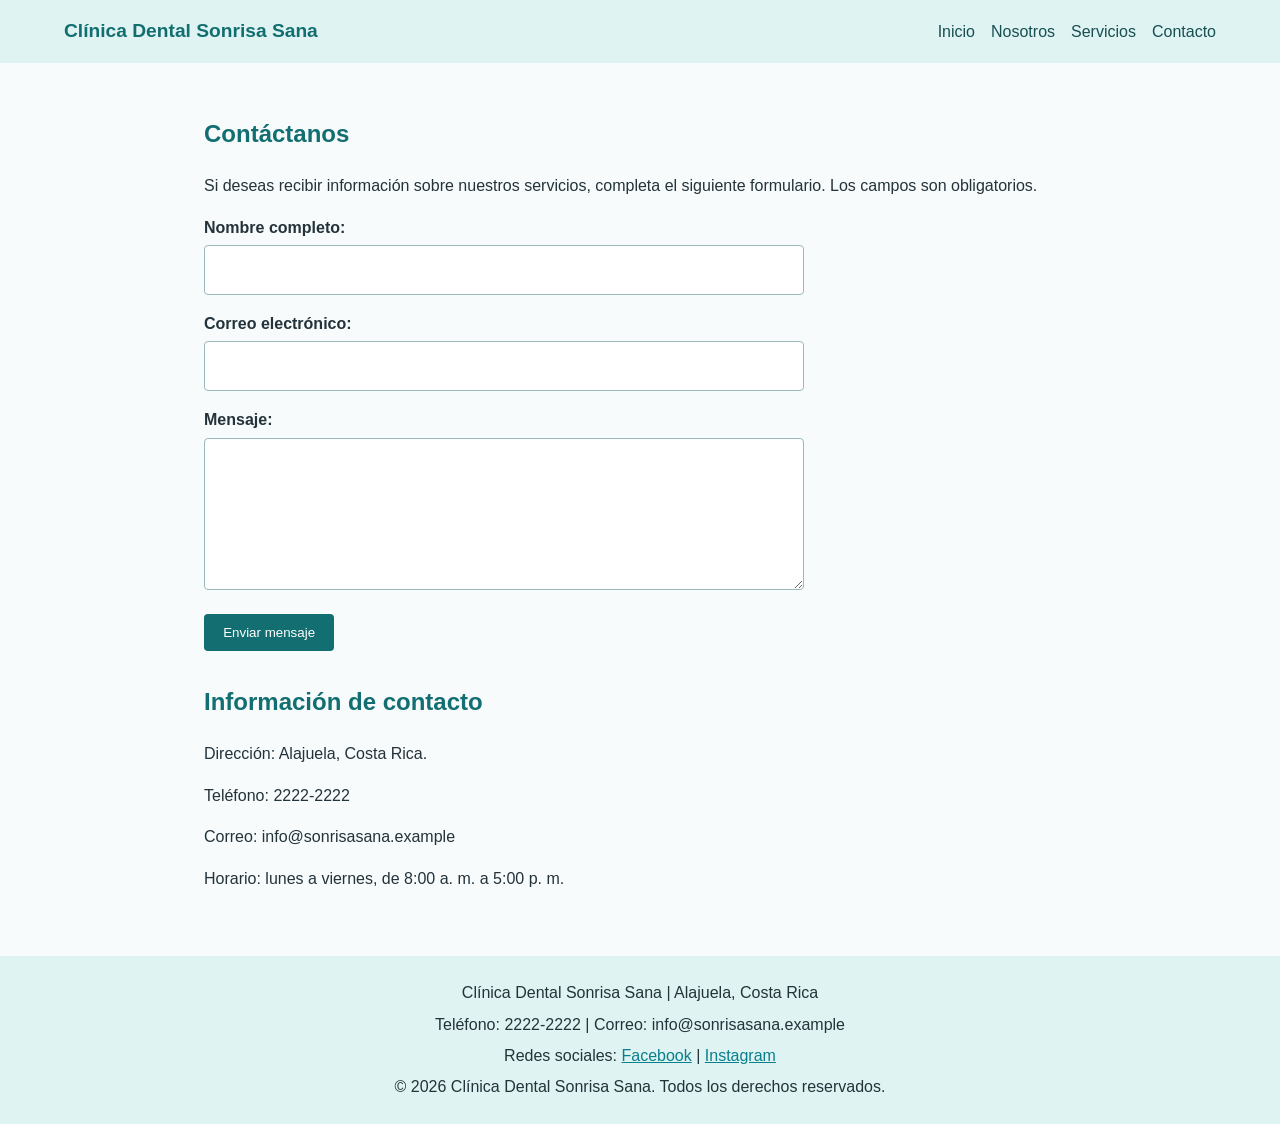
==== contacto.html @ 0c7095a7 "Subir estructura completa" ====
<!DOCTYPE html>
<html lang="es">
<head>
  <meta charset="UTF-8">
  <meta name="viewport" content="width=device-width, initial-scale=1.0">
  <title>Contacto | Clínica Dental Sonrisa Sana</title>
  <link rel="stylesheet" href="css/estilos.css">
</head>
<body>
  <header class="encabezado">
    <a class="logo" href="index.html">Clínica Dental Sonrisa Sana</a>
    <button class="boton-menu" type="button" aria-label="Abrir menú" aria-expanded="false">
      <span></span><span></span><span></span>
    </button>
    <nav class="menu-principal" aria-label="Menú principal">
      <ul>
        <li><a href="index.html">Inicio</a></li>
        <li><a href="nosotros.html">Nosotros</a></li>
        <li><a href="servicios.html">Servicios</a></li>
        <li><a href="contacto.html">Contacto</a></li>
      </ul>
    </nav>
  </header>

  <main>
    <section>
      <h1>Contáctanos</h1>
      <p>Si deseas recibir información sobre nuestros servicios, completa el siguiente formulario. Los campos son obligatorios.</p>
      <form action="#" method="post" class="formulario-contacto">
        <div>
          <label for="nombre">Nombre completo:</label>
          <input type="text" id="nombre" name="nombre" required>
        </div>
        <div>
          <label for="correo">Correo electrónico:</label>
          <input type="email" id="correo" name="correo" required>
        </div>
        <div>
          <label for="mensaje">Mensaje:</label>
          <textarea id="mensaje" name="mensaje" rows="5" required></textarea>
        </div>
        <button type="submit">Enviar mensaje</button>
      </form>
    </section>
    <section>
      <h2>Información de contacto</h2>
      <p>Dirección: Alajuela, Costa Rica.</p>
      <p>Teléfono: 2222-2222</p>
      <p>Correo: info@sonrisasana.example</p>
      <p>Horario: lunes a viernes, de 8:00 a. m. a 5:00 p. m.</p>
    </section>
  </main>

  <footer class="pie-pagina">
    <p>Clínica Dental Sonrisa Sana | Alajuela, Costa Rica</p>
    <p>Teléfono: 2222-2222 | Correo: info@sonrisasana.example</p>
    <p>Redes sociales: <a href="https://www.facebook.com/">Facebook</a> | <a href="https://www.instagram.com/">Instagram</a></p>
    <p>&copy; 2026 Clínica Dental Sonrisa Sana. Todos los derechos reservados.</p>
  </footer>
  <script src="js/script.js"></script>
</body>
</html>
---- css/estilos.css ----
/* Estilos base para Clínica Dental Sonrisa Sana */
* { box-sizing: border-box; }
body { margin: 0; font-family: Arial, Helvetica, sans-serif; line-height: 1.6; color: #24323a; background: #f7fbfc; }
.encabezado { background: #dff4f2; padding: 1rem 5%; display: flex; align-items: center; justify-content: space-between; gap: 1rem; flex-wrap: wrap; }
.logo { font-weight: bold; color: #126e70; text-decoration: none; font-size: 1.2rem; }
.menu-principal ul { list-style: none; display: flex; gap: 1rem; padding: 0; margin: 0; }
.menu-principal a { color: #164e52; text-decoration: none; }
.menu-principal a:hover, footer a:hover { text-decoration: underline; }
.boton-menu { display: none; background: transparent; border: 0; padding: .4rem; }
.boton-menu span { display: block; width: 25px; height: 3px; margin: 4px; background: #126e70; }
main { max-width: 1000px; margin: auto; padding: 2rem 5%; min-height: 65vh; }
section { margin-bottom: 2rem; }
h1, h2 { color: #126e70; }
img { display: block; max-width: 100%; width: 360px; height: auto; margin: 1rem 0; }
a { color: #087f8c; }
.formulario-contacto { max-width: 600px; }
.formulario-contacto div { margin-bottom: 1rem; }
label { display: block; font-weight: bold; margin-bottom: .3rem; }
input, textarea { width: 100%; padding: .7rem; border: 1px solid #9ab9bd; border-radius: 4px; font: inherit; }
button[type="submit"] { padding: .7rem 1.2rem; border: 0; border-radius: 4px; background: #126e70; color: white; cursor: pointer; }
.pie-pagina { background: #dff4f2; padding: 1.2rem 5%; text-align: center; }
.pie-pagina p { margin: .35rem 0; }
@media (max-width: 650px) {
  .boton-menu { display: block; }
  .menu-principal { display: none; width: 100%; }
  .menu-principal.abierto { display: block; }
  .menu-principal ul { flex-direction: column; }
}
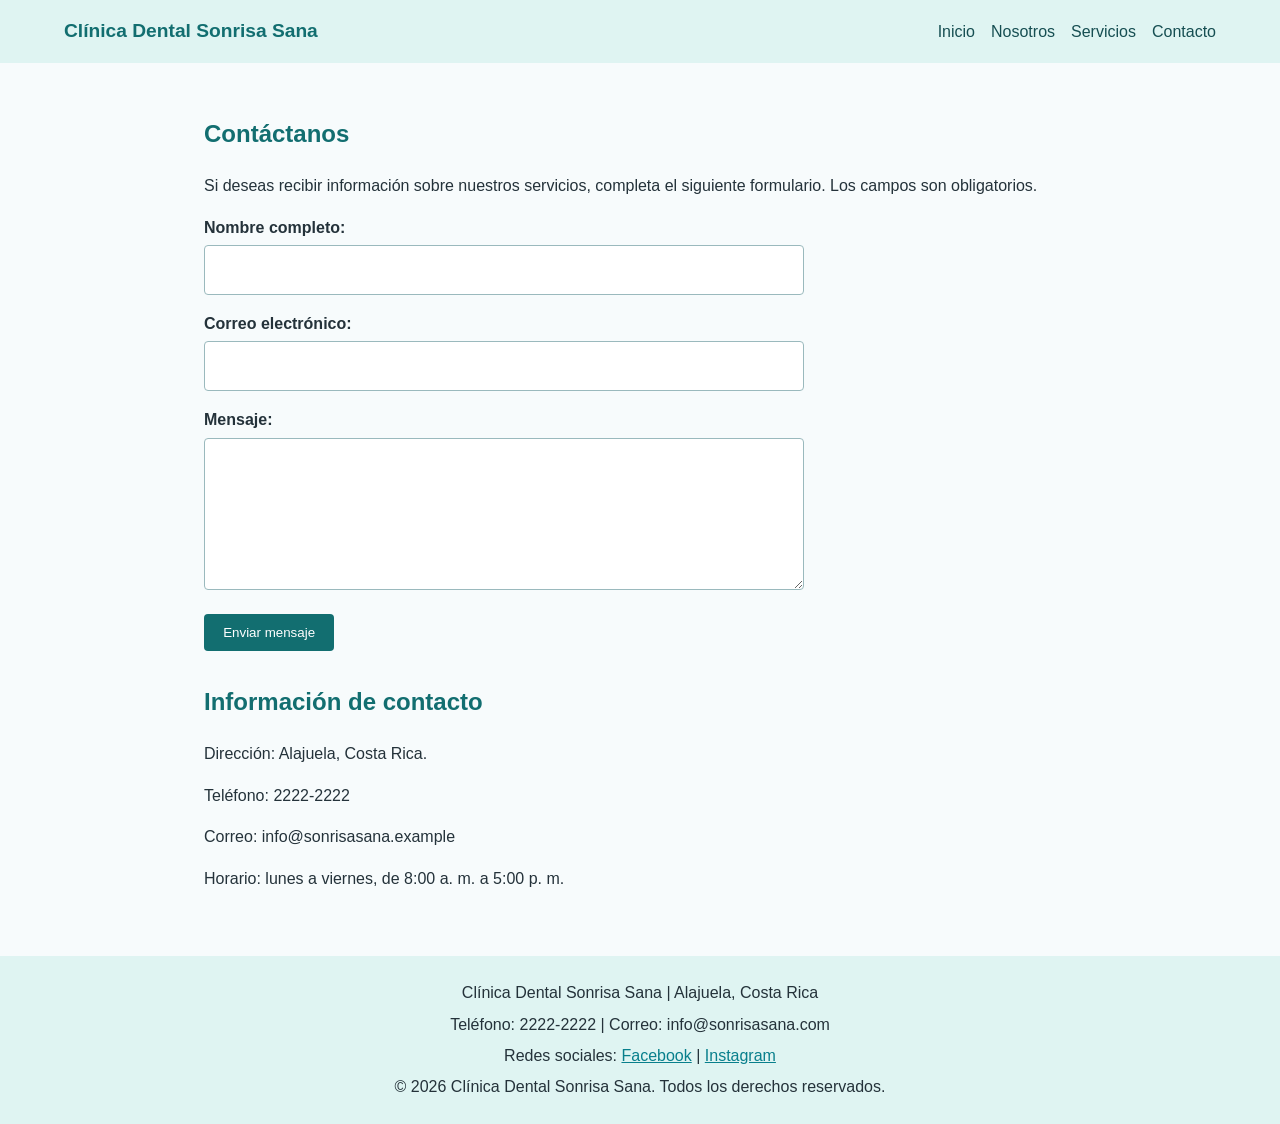
==== commit 3ee4b3e9: "Cambio de correo" ====
--- a/contacto.html
+++ b/contacto.html
@@ -53,7 +53,7 @@
 
   <footer class="pie-pagina">
     <p>Clínica Dental Sonrisa Sana | Alajuela, Costa Rica</p>
-    <p>Teléfono: 2222-2222 | Correo: info@sonrisasana.example</p>
+    <p>Teléfono: 2222-2222 | Correo: info@sonrisasana.com</p>
     <p>Redes sociales: <a href="https://www.facebook.com/">Facebook</a> | <a href="https://www.instagram.com/">Instagram</a></p>
     <p>&copy; 2026 Clínica Dental Sonrisa Sana. Todos los derechos reservados.</p>
   </footer>
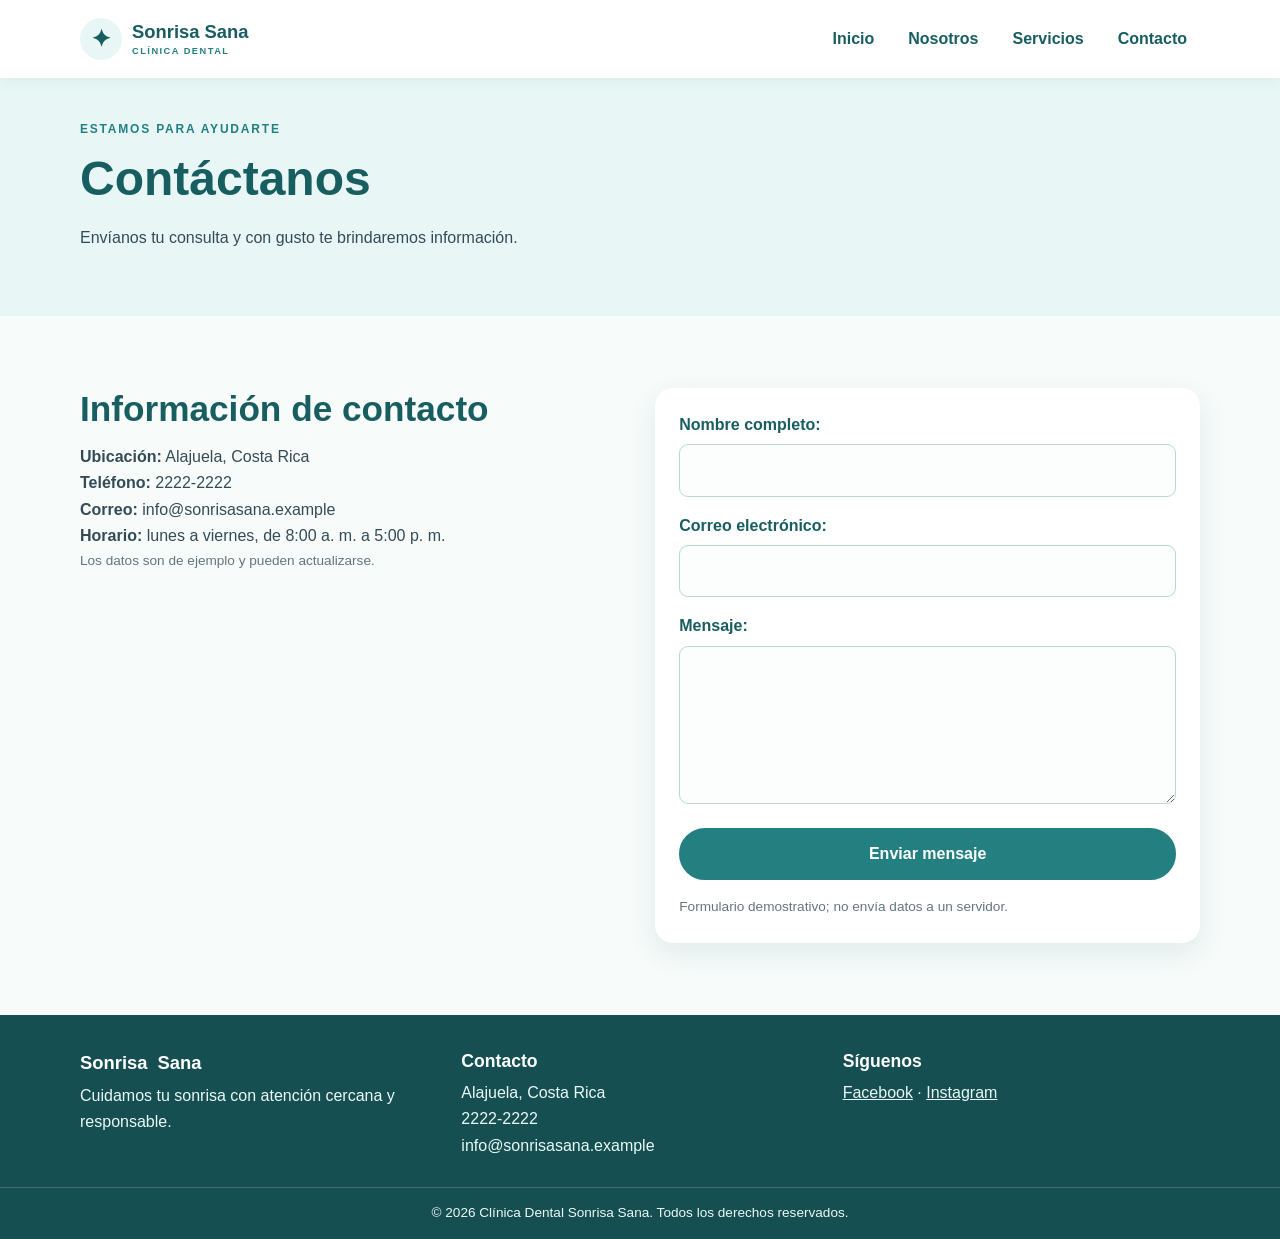
==== commit acb83463: "Avance 2 pagina Sonrisa Sana" ====
--- a/contacto.html
+++ b/contacto.html
@@ -1,62 +1,112 @@
-<!DOCTYPE html>
+<!doctype html>
 <html lang="es">
-<head>
-  <meta charset="UTF-8">
-  <meta name="viewport" content="width=device-width, initial-scale=1.0">
-  <title>Contacto | Clínica Dental Sonrisa Sana</title>
-  <link rel="stylesheet" href="css/estilos.css">
-</head>
-<body>
-  <header class="encabezado">
-    <a class="logo" href="index.html">Clínica Dental Sonrisa Sana</a>
-    <button class="boton-menu" type="button" aria-label="Abrir menú" aria-expanded="false">
-      <span></span><span></span><span></span>
-    </button>
-    <nav class="menu-principal" aria-label="Menú principal">
-      <ul>
-        <li><a href="index.html">Inicio</a></li>
-        <li><a href="nosotros.html">Nosotros</a></li>
-        <li><a href="servicios.html">Servicios</a></li>
-        <li><a href="contacto.html">Contacto</a></li>
-      </ul>
-    </nav>
-  </header>
-
-  <main>
-    <section>
-      <h1>Contáctanos</h1>
-      <p>Si deseas recibir información sobre nuestros servicios, completa el siguiente formulario. Los campos son obligatorios.</p>
-      <form action="#" method="post" class="formulario-contacto">
+  <head>
+    <meta charset="UTF-8" />
+    <meta name="viewport" content="width=device-width, initial-scale=1.0" />
+    <meta
+      name="description"
+      content="Clínica Dental Sonrisa Sana en Alajuela, Costa Rica."
+    />
+    <title>Contacto | Clínica Dental Sonrisa Sana</title>
+    <link rel="stylesheet" href="css/estilos.css" />
+  </head>
+  <body>
+    <header class="encabezado">
+      <div class="contenedor barra-superior">
+        <a class="logo" href="index.html"
+          ><span class="logo-icono">✦</span
+          ><span
+            >Sonrisa <strong>Sana</strong><small>CLÍNICA DENTAL</small></span
+          ></a
+        ><button
+          class="boton-menu"
+          type="button"
+          aria-label="Abrir menú"
+          aria-expanded="false"
+          aria-controls="menu-principal"
+        >
+          <span></span><span></span><span></span>
+        </button>
+        <nav
+          class="menu-principal"
+          id="menu-principal"
+          aria-label="Menú principal"
+        >
+          <ul>
+            <li><a href="index.html">Inicio</a></li>
+            <li><a href="nosotros.html">Nosotros</a></li>
+            <li><a href="servicios.html">Servicios</a></li>
+            <li><a href="contacto.html">Contacto</a></li>
+          </ul>
+        </nav>
+      </div>
+    </header>
+    <main>
+      <section class="pagina-hero">
+        <div class="contenedor">
+          <p class="etiqueta">ESTAMOS PARA AYUDARTE</p>
+          <h1>Contáctanos</h1>
+          <p>Envíanos tu consulta y con gusto te brindaremos información.</p>
+        </div>
+      </section>
+      <section class="seccion contenedor contacto-layout">
         <div>
-          <label for="nombre">Nombre completo:</label>
-          <input type="text" id="nombre" name="nombre" required>
+          <h2>Información de contacto</h2>
+          <p><strong>Ubicación:</strong> Alajuela, Costa Rica</p>
+          <p><strong>Teléfono:</strong> 2222-2222</p>
+          <p><strong>Correo:</strong> info@sonrisasana.example</p>
+          <p>
+            <strong>Horario:</strong> lunes a viernes, de 8:00 a. m. a 5:00 p.
+            m.
+          </p>
+          <p class="nota">Los datos son de ejemplo y pueden actualizarse.</p>
+        </div>
+        <form action="#" method="post" class="formulario-contacto">
+          <div>
+            <label for="nombre">Nombre completo:</label
+            ><input type="text" id="nombre" name="nombre" required />
+          </div>
+          <div>
+            <label for="correo">Correo electrónico:</label
+            ><input type="email" id="correo" name="correo" required />
+          </div>
+          <div>
+            <label for="mensaje">Mensaje:</label
+            ><textarea id="mensaje" name="mensaje" rows="5" required></textarea>
+          </div>
+          <button class="boton" type="submit">Enviar mensaje</button>
+          <p class="nota">
+            Formulario demostrativo; no envía datos a un servidor.
+          </p>
+        </form>
+      </section>
+    </main>
+    <footer class="pie-pagina">
+      <div class="contenedor footer-contenido">
+        <div>
+          <a class="logo logo-footer" href="index.html"
+            >Sonrisa <strong>Sana</strong></a
+          >
+          <p>Cuidamos tu sonrisa con atención cercana y responsable.</p>
         </div>
         <div>
-          <label for="correo">Correo electrónico:</label>
-          <input type="email" id="correo" name="correo" required>
+          <h2>Contacto</h2>
+          <p>Alajuela, Costa Rica</p>
+          <p>2222-2222</p>
+          <p>info@sonrisasana.example</p>
         </div>
         <div>
-          <label for="mensaje">Mensaje:</label>
-          <textarea id="mensaje" name="mensaje" rows="5" required></textarea>
+          <h2>Síguenos</h2>
+          <p>
+            <a href="https://www.facebook.com/">Facebook</a> ·
+            <a href="https://www.instagram.com/">Instagram</a>
+          </p>
         </div>
-        <button type="submit">Enviar mensaje</button>
-      </form>
-    </section>
-    <section>
-      <h2>Información de contacto</h2>
-      <p>Dirección: Alajuela, Costa Rica.</p>
-      <p>Teléfono: 2222-2222</p>
-      <p>Correo: info@sonrisasana.example</p>
-      <p>Horario: lunes a viernes, de 8:00 a. m. a 5:00 p. m.</p>
-    </section>
-  </main>
-
-  <footer class="pie-pagina">
-    <p>Clínica Dental Sonrisa Sana | Alajuela, Costa Rica</p>
-    <p>Teléfono: 2222-2222 | Correo: info@sonrisasana.com</p>
-    <p>Redes sociales: <a href="https://www.facebook.com/">Facebook</a> | <a href="https://www.instagram.com/">Instagram</a></p>
-    <p>&copy; 2026 Clínica Dental Sonrisa Sana. Todos los derechos reservados.</p>
-  </footer>
-  <script src="js/script.js"></script>
-</body>
+      </div>
+      <p class="copyright">
+        © 2026 Clínica Dental Sonrisa Sana. Todos los derechos reservados.
+      </p>
+    </footer>
+    <script src="js/script.js" defer></script>
+  </body>
 </html>
--- a/css/estilos.css
+++ b/css/estilos.css
@@ -1,28 +1,510 @@
-/* Estilos base para Clínica Dental Sonrisa Sana */
-* { box-sizing: border-box; }
-body { margin: 0; font-family: Arial, Helvetica, sans-serif; line-height: 1.6; color: #24323a; background: #f7fbfc; }
-.encabezado { background: #dff4f2; padding: 1rem 5%; display: flex; align-items: center; justify-content: space-between; gap: 1rem; flex-wrap: wrap; }
-.logo { font-weight: bold; color: #126e70; text-decoration: none; font-size: 1.2rem; }
-.menu-principal ul { list-style: none; display: flex; gap: 1rem; padding: 0; margin: 0; }
-.menu-principal a { color: #164e52; text-decoration: none; }
-.menu-principal a:hover, footer a:hover { text-decoration: underline; }
-.boton-menu { display: none; background: transparent; border: 0; padding: .4rem; }
-.boton-menu span { display: block; width: 25px; height: 3px; margin: 4px; background: #126e70; }
-main { max-width: 1000px; margin: auto; padding: 2rem 5%; min-height: 65vh; }
-section { margin-bottom: 2rem; }
-h1, h2 { color: #126e70; }
-img { display: block; max-width: 100%; width: 360px; height: auto; margin: 1rem 0; }
-a { color: #087f8c; }
-.formulario-contacto { max-width: 600px; }
-.formulario-contacto div { margin-bottom: 1rem; }
-label { display: block; font-weight: bold; margin-bottom: .3rem; }
-input, textarea { width: 100%; padding: .7rem; border: 1px solid #9ab9bd; border-radius: 4px; font: inherit; }
-button[type="submit"] { padding: .7rem 1.2rem; border: 0; border-radius: 4px; background: #126e70; color: white; cursor: pointer; }
-.pie-pagina { background: #dff4f2; padding: 1.2rem 5%; text-align: center; }
-.pie-pagina p { margin: .35rem 0; }
-@media (max-width: 650px) {
-  .boton-menu { display: block; }
-  .menu-principal { display: none; width: 100%; }
-  .menu-principal.abierto { display: block; }
-  .menu-principal ul { flex-direction: column; }
-}
+*,
+:before,
+:after {
+  box-sizing: border-box;
+}
+html {
+  scroll-behavior: smooth;
+}
+body,
+h1,
+h2,
+h3,
+p,
+ul {
+  margin: 0;
+}
+img {
+  display: block;
+  max-width: 100%;
+}
+button,
+input,
+textarea {
+  font: inherit;
+}
+:root {
+  --principal: #247f80;
+  --oscuro: #185e61;
+  --acento: #8bd0c8;
+  --fondo: #f7fbfa;
+  --suave: #e8f7f6;
+  --texto: #344b57;
+  --blanco: #fff;
+  --ancho: 1120px;
+  --radio: 18px;
+  --sombra: 0 10px 28px rgba(24, 94, 97, 0.1);
+}
+body {
+  font-family: Arial, Helvetica, sans-serif;
+  line-height: 1.65;
+  color: var(--texto);
+  background: var(--fondo);
+}
+a {
+  color: var(--principal);
+}
+.contenedor {
+  width: min(100% - 32px, var(--ancho));
+  margin-inline: auto;
+}
+.encabezado {
+  position: relative;
+  z-index: 10;
+  background: var(--blanco);
+  box-shadow: 0 2px 14px rgba(24, 94, 97, 0.08);
+}
+.barra-superior {
+  min-height: 78px;
+  display: flex;
+  align-items: center;
+  justify-content: space-between;
+  gap: 18px;
+}
+.logo {
+  display: inline-flex;
+  align-items: center;
+  gap: 10px;
+  color: var(--oscuro);
+  text-decoration: none;
+  font-size: 1.15rem;
+  font-weight: bold;
+  line-height: 1.15;
+}
+.logo small {
+  display: block;
+  margin-top: 4px;
+  color: var(--principal);
+  font-size: 0.58rem;
+  letter-spacing: 0.16em;
+}
+.logo-icono {
+  display: grid;
+  place-items: center;
+  width: 42px;
+  height: 42px;
+  border-radius: 50%;
+  background: var(--suave);
+  font-size: 1.5rem;
+}
+.boton-menu {
+  display: flex;
+  flex-direction: column;
+  justify-content: center;
+  gap: 6px;
+  width: 46px;
+  height: 46px;
+  padding: 10px;
+  border: 0;
+  border-radius: 10px;
+  background: var(--suave);
+  cursor: pointer;
+}
+.boton-menu span {
+  width: 100%;
+  height: 3px;
+  border-radius: 4px;
+  background: var(--oscuro);
+  transition:
+    transform 0.25s,
+    opacity 0.25s;
+}
+.boton-menu.activo span:first-child {
+  transform: translateY(9px) rotate(45deg);
+}
+.boton-menu.activo span:nth-child(2) {
+  opacity: 0;
+}
+.boton-menu.activo span:last-child {
+  transform: translateY(-9px) rotate(-45deg);
+}
+.menu-principal {
+  display: none;
+  position: absolute;
+  top: 78px;
+  left: 0;
+  width: 100%;
+  padding: 12px 16px 20px;
+  background: var(--blanco);
+  box-shadow: var(--sombra);
+}
+.menu-principal.abierto {
+  display: block;
+}
+.menu-principal ul {
+  display: flex;
+  flex-direction: column;
+  gap: 4px;
+  padding: 0;
+  list-style: none;
+}
+.menu-principal a {
+  display: block;
+  padding: 11px 14px;
+  border-radius: 9px;
+  color: var(--oscuro);
+  font-weight: bold;
+  text-decoration: none;
+}
+.menu-principal a:hover,
+.menu-principal a:focus {
+  background: var(--suave);
+}
+.portada {
+  padding: 52px 0;
+  background: linear-gradient(135deg, var(--suave), var(--fondo));
+}
+.portada-contenido {
+  display: flex;
+  flex-direction: column;
+  align-items: center;
+  gap: 30px;
+}
+.portada-texto {
+  flex: 1;
+}
+.etiqueta {
+  margin-bottom: 10px;
+  color: var(--principal);
+  font-size: 0.75rem;
+  font-weight: 800;
+  letter-spacing: 0.15em;
+}
+h1,
+h2,
+h3 {
+  color: var(--oscuro);
+  line-height: 1.2;
+}
+h1 {
+  margin-bottom: 18px;
+  font-size: clamp(2rem, 8vw, 3.5rem);
+}
+h2 {
+  margin-bottom: 14px;
+  font-size: clamp(1.55rem, 5vw, 2.2rem);
+}
+h3 {
+  margin-bottom: 9px;
+  font-size: 1.15rem;
+}
+.portada-texto > p:not(.etiqueta),
+.pagina-hero p:not(.etiqueta) {
+  max-width: 620px;
+  margin-bottom: 22px;
+}
+.imagen-portada {
+  width: 100%;
+  max-width: 470px;
+  border-radius: var(--radio);
+}
+.boton {
+  display: inline-flex;
+  align-items: center;
+  justify-content: center;
+  min-height: 46px;
+  padding: 11px 20px;
+  border: 2px solid var(--principal);
+  border-radius: 999px;
+  color: var(--blanco);
+  background: var(--principal);
+  font-weight: bold;
+  text-decoration: none;
+  cursor: pointer;
+  transition:
+    transform 0.2s,
+    background 0.2s;
+}
+.boton:hover {
+  transform: translateY(-2px);
+  background: var(--oscuro);
+}
+.boton-secundario {
+  min-height: 40px;
+  padding: 8px 17px;
+  color: var(--principal);
+  background: transparent;
+  font-size: 0.9rem;
+}
+.boton-secundario:hover {
+  color: var(--blanco);
+}
+.seccion {
+  padding-block: 52px;
+}
+.seccion-color {
+  background: var(--suave);
+}
+.encabezado-seccion {
+  max-width: 680px;
+  margin: 0 auto 30px;
+  text-align: center;
+}
+.encabezado-seccion p:not(.etiqueta) {
+  margin-top: 8px;
+}
+.beneficios {
+  display: flex;
+  flex-wrap: wrap;
+  gap: 18px;
+}
+.beneficios article {
+  flex: 1 1 220px;
+  padding: 24px;
+  border-radius: var(--radio);
+  background: var(--blanco);
+  box-shadow: var(--sombra);
+}
+.pagina-hero {
+  padding: 42px 0;
+  background: var(--suave);
+}
+.pagina-hero h1 {
+  font-size: clamp(2rem, 7vw, 3rem);
+}
+.dos-columnas {
+  display: flex;
+  flex-direction: column;
+  gap: 28px;
+  align-items: center;
+}
+.imagen-contenido {
+  width: 100%;
+  max-width: 430px;
+  border-radius: var(--radio);
+}
+.dos-columnas h3 {
+  margin-top: 18px;
+}
+.cards {
+  display: flex;
+  flex-wrap: wrap;
+  gap: 20px;
+}
+.card {
+  flex: 1 1 100%;
+  min-width: 0;
+  overflow: hidden;
+  border-radius: var(--radio);
+  background: var(--blanco);
+  box-shadow: var(--sombra);
+  transition:
+    transform 0.25s,
+    box-shadow 0.25s;
+}
+.card:hover {
+  transform: translateY(-5px);
+  box-shadow: 0 16px 32px rgba(24, 94, 97, 0.16);
+}
+.card img {
+  width: 100%;
+  aspect-ratio: 16/10;
+  object-fit: cover;
+  background: var(--suave);
+}
+.card-contenido {
+  display: flex;
+  flex-direction: column;
+  align-items: flex-start;
+  gap: 12px;
+  padding: 20px;
+  height: calc(100% - 1px);
+}
+.card-contenido p {
+  flex-grow: 1;
+}
+.accordion {
+  max-width: 820px;
+  margin-inline: auto;
+}
+.accordion-item {
+  margin-bottom: 12px;
+  overflow: hidden;
+  border: 1px solid #c8e5e1;
+  border-radius: 12px;
+  background: var(--blanco);
+}
+.accordion-item h3 {
+  margin: 0;
+}
+.accordion-titulo {
+  display: flex;
+  align-items: center;
+  justify-content: space-between;
+  gap: 16px;
+  width: 100%;
+  padding: 17px 19px;
+  border: 0;
+  color: var(--oscuro);
+  background: var(--blanco);
+  text-align: left;
+  font-weight: bold;
+  cursor: pointer;
+}
+.accordion-titulo span {
+  color: var(--principal);
+  font-size: 1.5rem;
+}
+.accordion-contenido {
+  display: none;
+  padding: 0 19px 18px;
+}
+.accordion-item.activo .accordion-contenido {
+  display: block;
+}
+.accordion-item.activo .accordion-titulo {
+  color: var(--principal);
+}
+.contacto-layout {
+  display: flex;
+  flex-direction: column;
+  gap: 32px;
+}
+.formulario-contacto {
+  display: grid;
+  gap: 16px;
+  width: 100%;
+  padding: 24px;
+  border-radius: var(--radio);
+  background: var(--blanco);
+  box-shadow: var(--sombra);
+}
+.formulario-contacto label {
+  display: block;
+  margin-bottom: 6px;
+  color: var(--oscuro);
+  font-weight: bold;
+}
+.formulario-contacto input,
+.formulario-contacto textarea {
+  width: 100%;
+  padding: 12px;
+  border: 1px solid #b8d8d4;
+  border-radius: 9px;
+  color: var(--texto);
+  background: #fcfefe;
+}
+.formulario-contacto input:focus,
+.formulario-contacto textarea:focus {
+  outline: 2px solid var(--acento);
+  border-color: var(--principal);
+}
+.nota {
+  color: #63777d;
+  font-size: 0.85rem;
+}
+.pie-pagina {
+  padding-top: 36px;
+  color: #eaf8f6;
+  background: #164f52;
+}
+.footer-contenido {
+  display: flex;
+  flex-direction: column;
+  gap: 24px;
+  padding-bottom: 28px;
+}
+.pie-pagina h2,
+.pie-pagina .logo {
+  color: var(--blanco);
+}
+.pie-pagina h2 {
+  margin-bottom: 8px;
+  font-size: 1.1rem;
+}
+.pie-pagina a {
+  color: #eaf8f6;
+}
+.logo-footer {
+  margin-bottom: 10px;
+}
+.copyright {
+  padding: 14px 16px;
+  border-top: 1px solid rgba(255, 255, 255, 0.18);
+  text-align: center;
+  font-size: 0.85rem;
+}
+@media (min-width: 501px) {
+  .contenedor {
+    width: min(100% - 48px, var(--ancho));
+  }
+  .portada {
+    padding-block: 64px;
+  }
+  .beneficios article {
+    flex-basis: 45%;
+  }
+  .card {
+    flex-basis: calc(50% - 10px);
+  }
+  .footer-contenido {
+    flex-direction: row;
+    flex-wrap: wrap;
+    justify-content: space-between;
+  }
+  .footer-contenido > div {
+    flex: 1 1 180px;
+  }
+}
+@media (min-width: 701px) {
+  .contenedor {
+    width: min(100% - 64px, var(--ancho));
+  }
+  .portada-contenido {
+    flex-direction: row;
+    justify-content: space-between;
+  }
+  .portada-texto {
+    flex-basis: 52%;
+  }
+  .imagen-portada {
+    flex-basis: 42%;
+  }
+  .dos-columnas {
+    flex-direction: row;
+    align-items: flex-start;
+  }
+  .dos-columnas > * {
+    flex: 1 1 50%;
+  }
+  .card {
+    flex-basis: calc(50% - 10px);
+  }
+  .contacto-layout {
+    flex-direction: row;
+    align-items: flex-start;
+  }
+  .contacto-layout > * {
+    flex: 1 1 50%;
+  }
+}
+@media (min-width: 991px) {
+  .boton-menu {
+    display: none;
+  }
+  .menu-principal {
+    display: block;
+    position: static;
+    width: auto;
+    padding: 0;
+    background: transparent;
+    box-shadow: none;
+  }
+  .menu-principal ul {
+    flex-direction: row;
+    align-items: center;
+    gap: 8px;
+  }
+  .menu-principal a {
+    padding: 10px 13px;
+  }
+  .card {
+    flex-basis: calc((100% - 40px) / 3);
+  }
+  .beneficios article {
+    flex-basis: calc((100% - 36px) / 3);
+  }
+  .seccion {
+    padding-block: 72px;
+  }
+}
